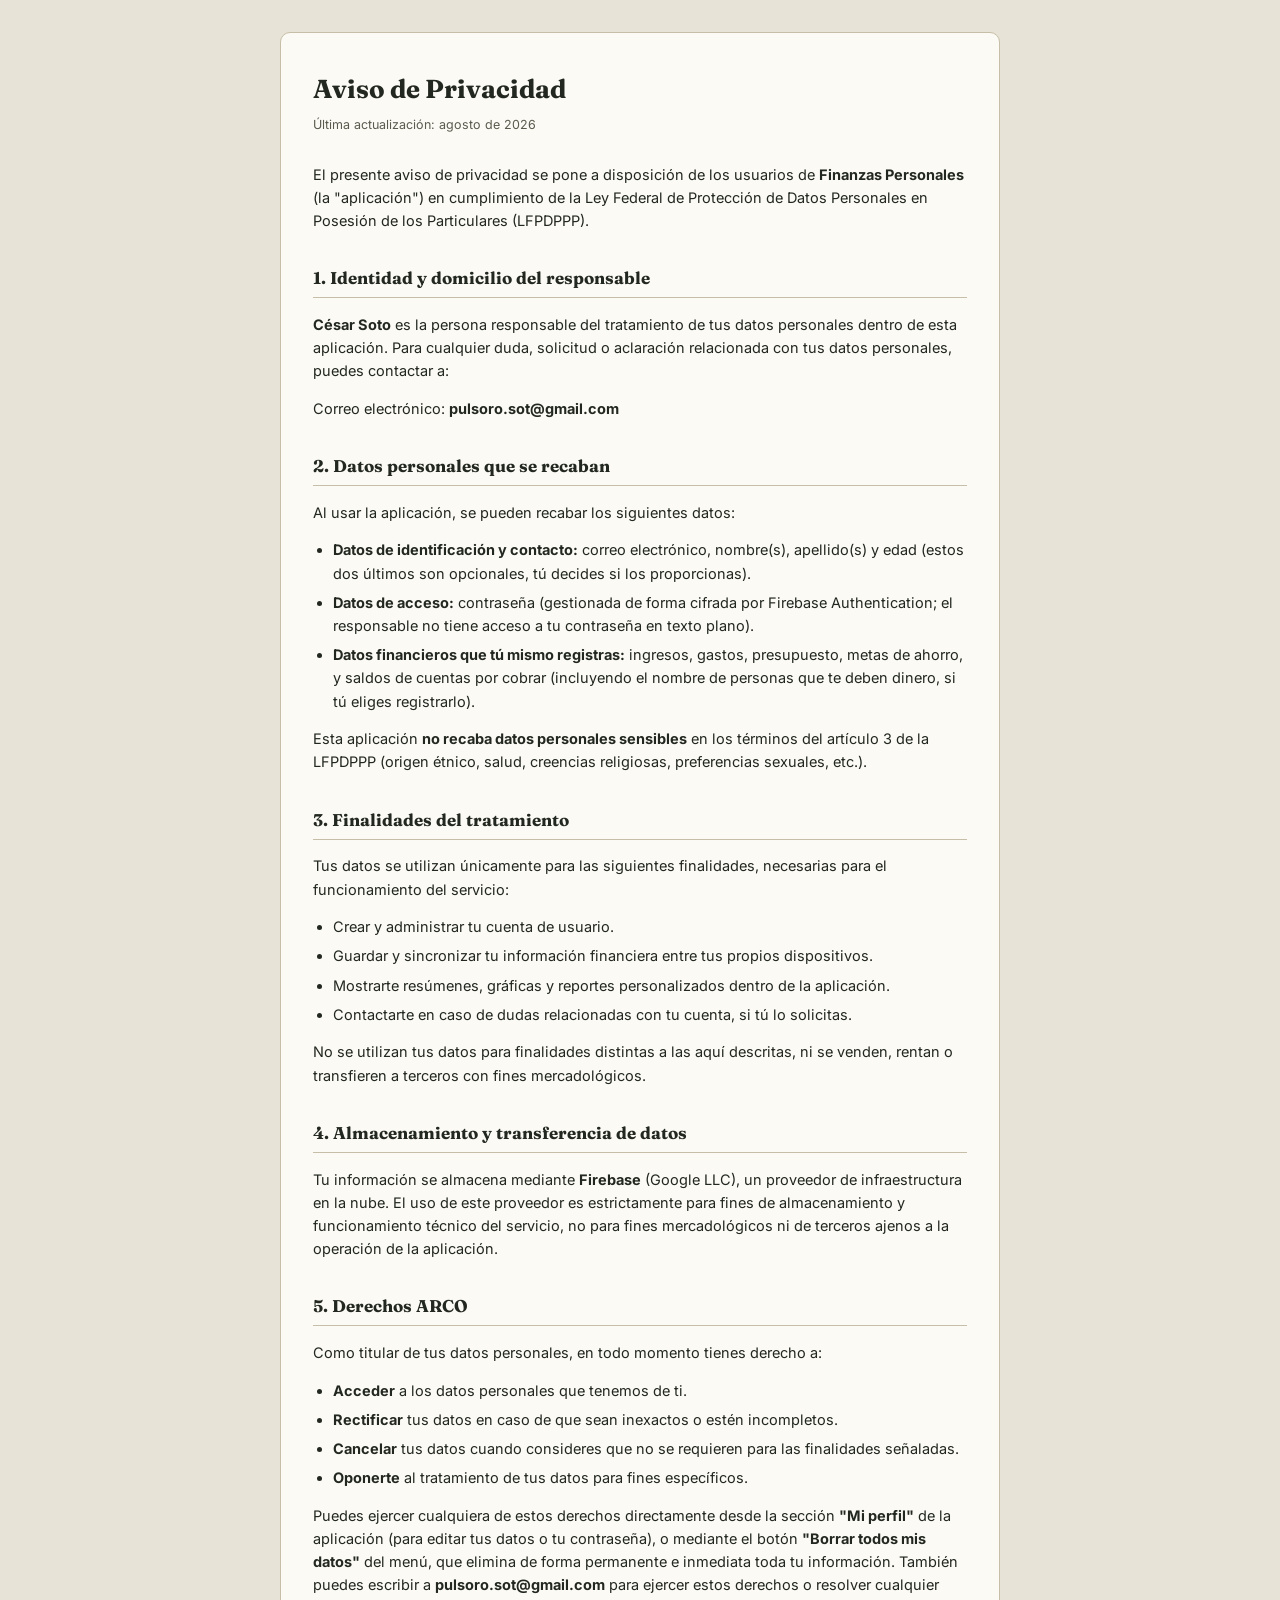
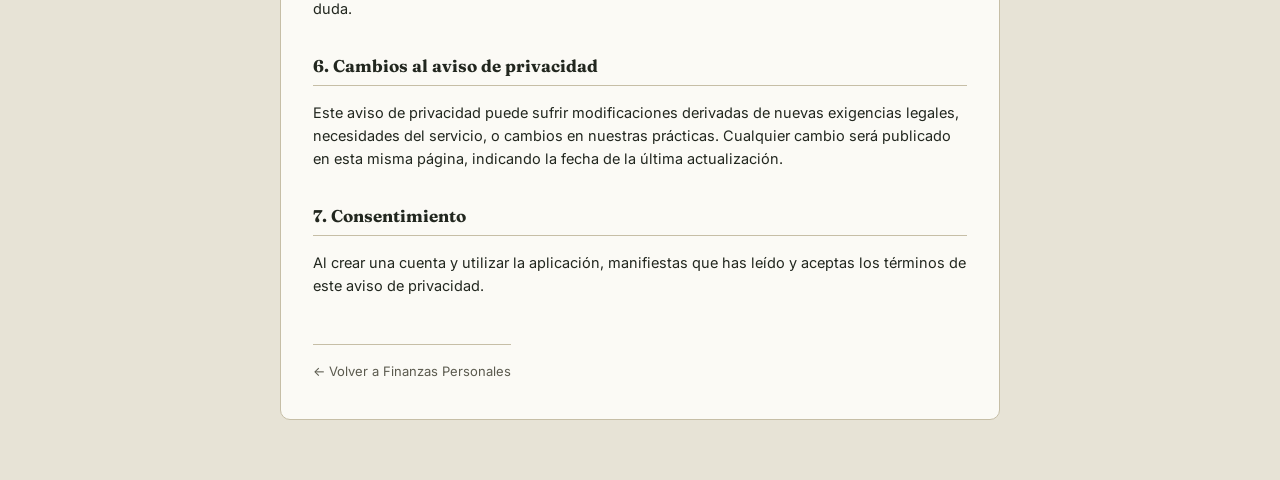
==== aviso-privacidad.html @ 2bc0ab57 "Add files via upload" ====
<!DOCTYPE html>
<html lang="es">
<head>
<meta charset="UTF-8">
<meta name="viewport" content="width=device-width, initial-scale=1.0">
<title>Aviso de Privacidad — Finanzas Personales</title>
<link rel="preconnect" href="https://fonts.googleapis.com">
<link rel="preconnect" href="https://fonts.gstatic.com" crossorigin>
<link rel="stylesheet" href="https://fonts.googleapis.com/css2?family=Fraunces:opsz,wght@9..144,500;9..144,600;9..144,700&family=Inter:wght@400;500;600;700&display=swap">
<style>
  :root{
    --paper:#E7E3D6; --surface:#FBFAF5; --ink:#22271F; --ink-soft:#5B5A4E;
    --line:#C6BEA6; --gold:#B8863B; --radius:10px;
  }
  *{box-sizing:border-box;}
  body{background:var(--paper);color:var(--ink);font-family:'Inter',sans-serif;margin:0;padding:32px 16px 60px;line-height:1.6;}
  .wrap{max-width:720px;margin:0 auto;background:var(--surface);border:1px solid var(--line);border-radius:var(--radius);padding:36px 32px;}
  h1{font-family:'Fraunces',serif;font-size:26px;margin:0 0 4px;}
  .updated{font-size:12.5px;color:var(--ink-soft);margin:0 0 28px;}
  h2{font-family:'Fraunces',serif;font-size:17px;margin:32px 0 10px;padding-bottom:6px;border-bottom:1px solid var(--line);}
  p, li{font-size:14.5px;color:var(--ink);}
  ul{padding-left:20px;margin:8px 0;}
  li{margin-bottom:6px;}
  strong{font-weight:700;}
  a{color:var(--gold);}
  .back-link{display:inline-block;margin-top:32px;font-size:13px;color:var(--ink-soft);text-decoration:none;border-top:1px solid var(--line);padding-top:16px;}
</style>
</head>
<body>
  <div class="wrap">
    <h1>Aviso de Privacidad</h1>
    <p class="updated">Última actualización: agosto de 2026</p>

    <p>El presente aviso de privacidad se pone a disposición de los usuarios de <strong>Finanzas Personales</strong> (la "aplicación") en cumplimiento de la Ley Federal de Protección de Datos Personales en Posesión de los Particulares (LFPDPPP).</p>

    <h2>1. Identidad y domicilio del responsable</h2>
    <p><strong>César Soto</strong> es la persona responsable del tratamiento de tus datos personales dentro de esta aplicación. Para cualquier duda, solicitud o aclaración relacionada con tus datos personales, puedes contactar a:</p>
    <p>Correo electrónico: <strong>pulsoro.sot@gmail.com</strong></p>

    <h2>2. Datos personales que se recaban</h2>
    <p>Al usar la aplicación, se pueden recabar los siguientes datos:</p>
    <ul>
      <li><strong>Datos de identificación y contacto:</strong> correo electrónico, nombre(s), apellido(s) y edad (estos dos últimos son opcionales, tú decides si los proporcionas).</li>
      <li><strong>Datos de acceso:</strong> contraseña (gestionada de forma cifrada por Firebase Authentication; el responsable no tiene acceso a tu contraseña en texto plano).</li>
      <li><strong>Datos financieros que tú mismo registras:</strong> ingresos, gastos, presupuesto, metas de ahorro, y saldos de cuentas por cobrar (incluyendo el nombre de personas que te deben dinero, si tú eliges registrarlo).</li>
    </ul>
    <p>Esta aplicación <strong>no recaba datos personales sensibles</strong> en los términos del artículo 3 de la LFPDPPP (origen étnico, salud, creencias religiosas, preferencias sexuales, etc.).</p>

    <h2>3. Finalidades del tratamiento</h2>
    <p>Tus datos se utilizan únicamente para las siguientes finalidades, necesarias para el funcionamiento del servicio:</p>
    <ul>
      <li>Crear y administrar tu cuenta de usuario.</li>
      <li>Guardar y sincronizar tu información financiera entre tus propios dispositivos.</li>
      <li>Mostrarte resúmenes, gráficas y reportes personalizados dentro de la aplicación.</li>
      <li>Contactarte en caso de dudas relacionadas con tu cuenta, si tú lo solicitas.</li>
    </ul>
    <p>No se utilizan tus datos para finalidades distintas a las aquí descritas, ni se venden, rentan o transfieren a terceros con fines mercadológicos.</p>

    <h2>4. Almacenamiento y transferencia de datos</h2>
    <p>Tu información se almacena mediante <strong>Firebase</strong> (Google LLC), un proveedor de infraestructura en la nube. El uso de este proveedor es estrictamente para fines de almacenamiento y funcionamiento técnico del servicio, no para fines mercadológicos ni de terceros ajenos a la operación de la aplicación.</p>

    <h2>5. Derechos ARCO</h2>
    <p>Como titular de tus datos personales, en todo momento tienes derecho a:</p>
    <ul>
      <li><strong>Acceder</strong> a los datos personales que tenemos de ti.</li>
      <li><strong>Rectificar</strong> tus datos en caso de que sean inexactos o estén incompletos.</li>
      <li><strong>Cancelar</strong> tus datos cuando consideres que no se requieren para las finalidades señaladas.</li>
      <li><strong>Oponerte</strong> al tratamiento de tus datos para fines específicos.</li>
    </ul>
    <p>Puedes ejercer cualquiera de estos derechos directamente desde la sección <strong>"Mi perfil"</strong> de la aplicación (para editar tus datos o tu contraseña), o mediante el botón <strong>"Borrar todos mis datos"</strong> del menú, que elimina de forma permanente e inmediata toda tu información. También puedes escribir a <strong>pulsoro.sot@gmail.com</strong> para ejercer estos derechos o resolver cualquier duda.</p>

    <h2>6. Cambios al aviso de privacidad</h2>
    <p>Este aviso de privacidad puede sufrir modificaciones derivadas de nuevas exigencias legales, necesidades del servicio, o cambios en nuestras prácticas. Cualquier cambio será publicado en esta misma página, indicando la fecha de la última actualización.</p>

    <h2>7. Consentimiento</h2>
    <p>Al crear una cuenta y utilizar la aplicación, manifiestas que has leído y aceptas los términos de este aviso de privacidad.</p>

    <a href="index.html" class="back-link">← Volver a Finanzas Personales</a>
  </div>
</body>
</html>
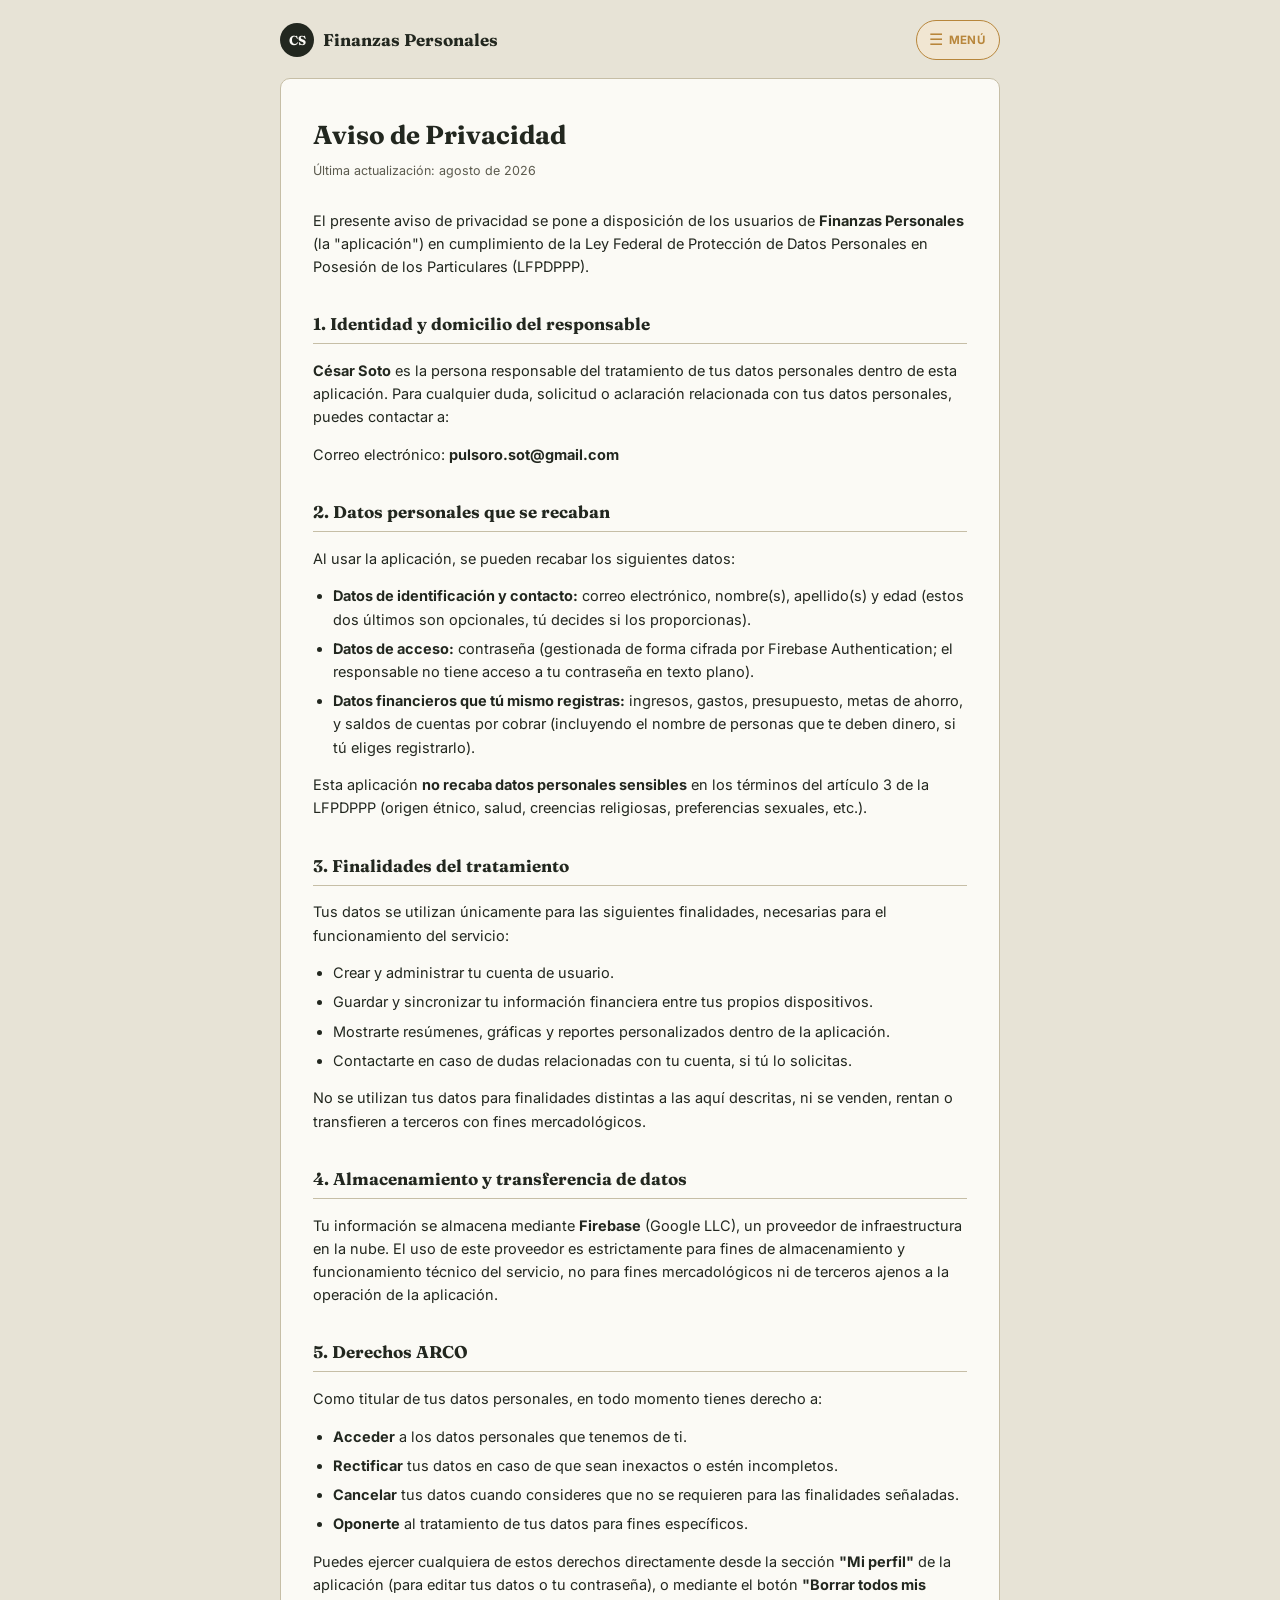
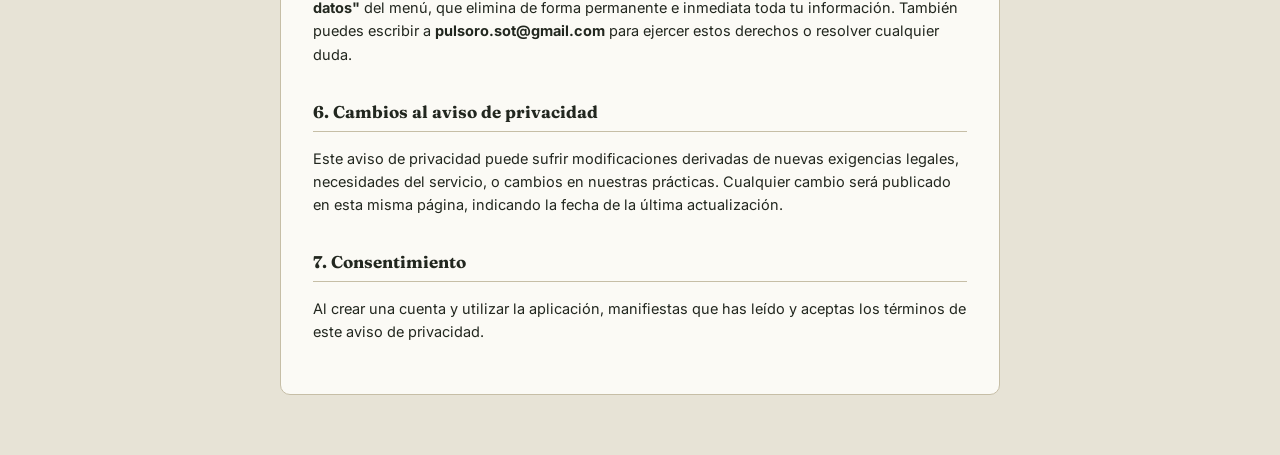
==== commit 44b34bf9: "Add files via upload" ====
--- a/aviso-privacidad.html
+++ b/aviso-privacidad.html
@@ -10,10 +10,17 @@
 <style>
   :root{
     --paper:#E7E3D6; --surface:#FBFAF5; --ink:#22271F; --ink-soft:#5B5A4E;
-    --line:#C6BEA6; --gold:#B8863B; --radius:10px;
+    --line:#C6BEA6; --gold:#B8863B; --gold-soft:#F1E6D2; --radius:10px;
   }
   *{box-sizing:border-box;}
-  body{background:var(--paper);color:var(--ink);font-family:'Inter',sans-serif;margin:0;padding:32px 16px 60px;line-height:1.6;}
+  body{background:var(--paper);color:var(--ink);font-family:'Inter',sans-serif;margin:0;padding:20px 16px 60px;line-height:1.6;}
+  .pv-header{max-width:720px;margin:0 auto 18px;display:flex;justify-content:space-between;align-items:center;gap:12px;flex-wrap:wrap;}
+  .pv-brand{display:flex;align-items:center;gap:9px;text-decoration:none;color:var(--ink);}
+  .pv-brand-badge{width:34px;height:34px;border-radius:50%;background:var(--ink);color:var(--surface);font-family:'Fraunces',serif;font-weight:700;font-size:13px;display:flex;align-items:center;justify-content:center;flex-shrink:0;}
+  .pv-brand-name{font-family:'Fraunces',serif;font-weight:700;font-size:17px;}
+  .pv-menu-btn{display:inline-flex;align-items:center;gap:6px;height:40px;padding:0 14px 0 12px;border-radius:20px;background:var(--gold-soft);border:1.5px solid var(--gold);color:var(--gold);font-size:16px;text-decoration:none;white-space:nowrap;flex-shrink:0;}
+  .pv-menu-btn:hover{background:var(--gold);color:#fff;}
+  .pv-menu-btn-label{font-family:'Inter',sans-serif;font-size:11.5px;font-weight:700;text-transform:uppercase;letter-spacing:.03em;}
   .wrap{max-width:720px;margin:0 auto;background:var(--surface);border:1px solid var(--line);border-radius:var(--radius);padding:36px 32px;}
   h1{font-family:'Fraunces',serif;font-size:26px;margin:0 0 4px;}
   .updated{font-size:12.5px;color:var(--ink-soft);margin:0 0 28px;}
@@ -23,10 +30,17 @@
   li{margin-bottom:6px;}
   strong{font-weight:700;}
   a{color:var(--gold);}
-  .back-link{display:inline-block;margin-top:32px;font-size:13px;color:var(--ink-soft);text-decoration:none;border-top:1px solid var(--line);padding-top:16px;}
 </style>
 </head>
 <body>
+  <div class="pv-header">
+    <a href="index.html" class="pv-brand">
+      <span class="pv-brand-badge">CS</span>
+      <span class="pv-brand-name">Finanzas Personales</span>
+    </a>
+    <a href="index.html" class="pv-menu-btn">☰ <span class="pv-menu-btn-label">Menú</span></a>
+  </div>
+
   <div class="wrap">
     <h1>Aviso de Privacidad</h1>
     <p class="updated">Última actualización: agosto de 2026</p>
@@ -74,8 +88,6 @@
 
     <h2>7. Consentimiento</h2>
     <p>Al crear una cuenta y utilizar la aplicación, manifiestas que has leído y aceptas los términos de este aviso de privacidad.</p>
-
-    <a href="index.html" class="back-link">← Volver a Finanzas Personales</a>
   </div>
 </body>
 </html>
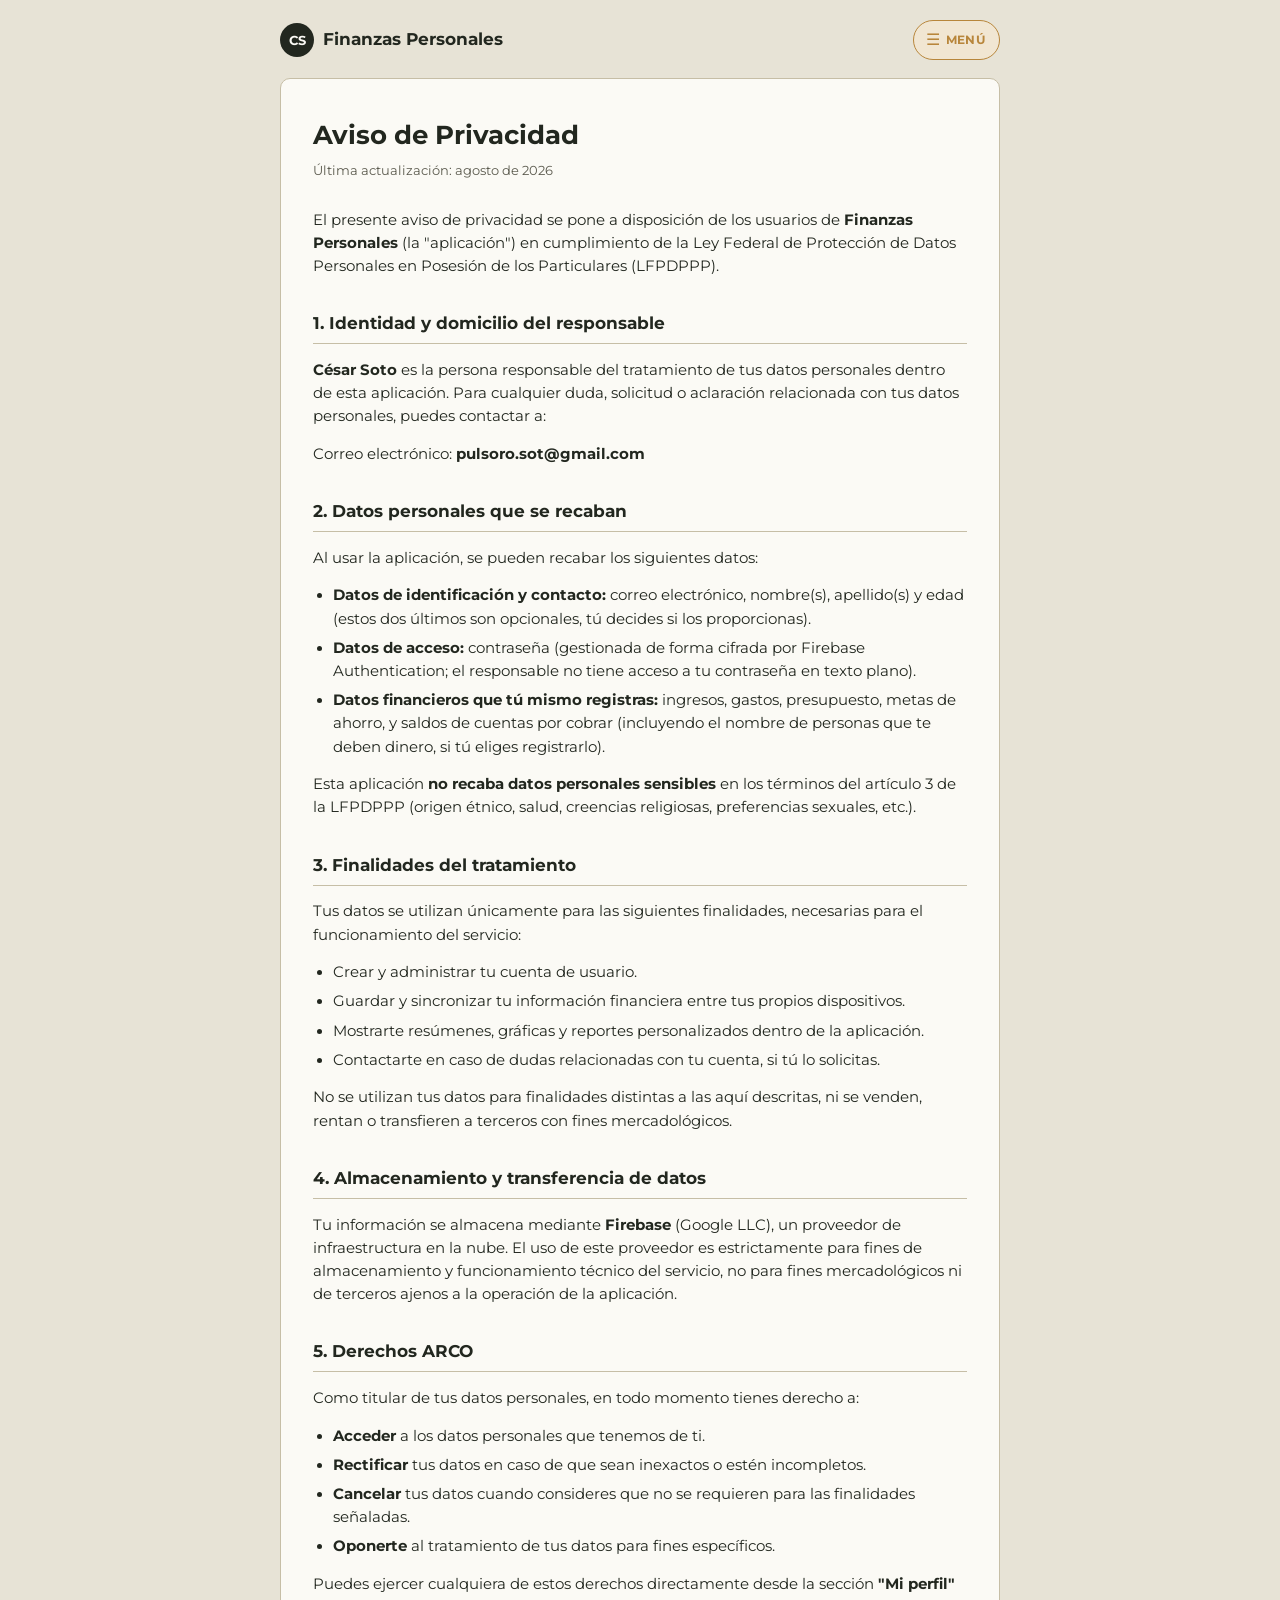
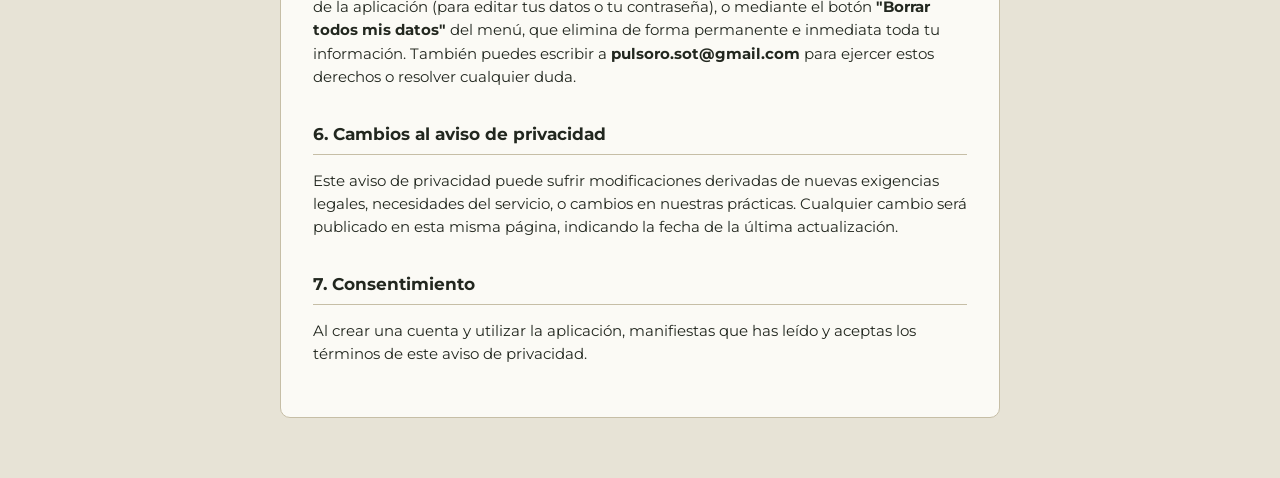
==== commit 43aa593f: "Add files via upload" ====
--- a/aviso-privacidad.html
+++ b/aviso-privacidad.html
@@ -6,25 +6,25 @@
 <title>Aviso de Privacidad — Finanzas Personales</title>
 <link rel="preconnect" href="https://fonts.googleapis.com">
 <link rel="preconnect" href="https://fonts.gstatic.com" crossorigin>
-<link rel="stylesheet" href="https://fonts.googleapis.com/css2?family=Fraunces:opsz,wght@9..144,500;9..144,600;9..144,700&family=Inter:wght@400;500;600;700&display=swap">
+<link rel="stylesheet" href="https://fonts.googleapis.com/css2?family=Montserrat:wght@400;500;600;700;800&display=swap">
 <style>
   :root{
     --paper:#E7E3D6; --surface:#FBFAF5; --ink:#22271F; --ink-soft:#5B5A4E;
     --line:#C6BEA6; --gold:#B8863B; --gold-soft:#F1E6D2; --radius:10px;
   }
   *{box-sizing:border-box;}
-  body{background:var(--paper);color:var(--ink);font-family:'Inter',sans-serif;margin:0;padding:20px 16px 60px;line-height:1.6;}
+  body{background:var(--paper);color:var(--ink);font-family:'Montserrat',sans-serif;margin:0;padding:20px 16px 60px;line-height:1.6;}
   .pv-header{max-width:720px;margin:0 auto 18px;display:flex;justify-content:space-between;align-items:center;gap:12px;flex-wrap:wrap;}
   .pv-brand{display:flex;align-items:center;gap:9px;text-decoration:none;color:var(--ink);}
-  .pv-brand-badge{width:34px;height:34px;border-radius:50%;background:var(--ink);color:var(--surface);font-family:'Fraunces',serif;font-weight:700;font-size:13px;display:flex;align-items:center;justify-content:center;flex-shrink:0;}
-  .pv-brand-name{font-family:'Fraunces',serif;font-weight:700;font-size:17px;}
+  .pv-brand-badge{width:34px;height:34px;border-radius:50%;background:var(--ink);color:var(--surface);font-family:'Montserrat',sans-serif;font-weight:700;font-size:13px;display:flex;align-items:center;justify-content:center;flex-shrink:0;}
+  .pv-brand-name{font-family:'Montserrat',sans-serif;font-weight:700;font-size:17px;}
   .pv-menu-btn{display:inline-flex;align-items:center;gap:6px;height:40px;padding:0 14px 0 12px;border-radius:20px;background:var(--gold-soft);border:1.5px solid var(--gold);color:var(--gold);font-size:16px;text-decoration:none;white-space:nowrap;flex-shrink:0;}
   .pv-menu-btn:hover{background:var(--gold);color:#fff;}
-  .pv-menu-btn-label{font-family:'Inter',sans-serif;font-size:11.5px;font-weight:700;text-transform:uppercase;letter-spacing:.03em;}
+  .pv-menu-btn-label{font-family:'Montserrat',sans-serif;font-size:11.5px;font-weight:700;text-transform:uppercase;letter-spacing:.03em;}
   .wrap{max-width:720px;margin:0 auto;background:var(--surface);border:1px solid var(--line);border-radius:var(--radius);padding:36px 32px;}
-  h1{font-family:'Fraunces',serif;font-size:26px;margin:0 0 4px;}
+  h1{font-family:'Montserrat',sans-serif;font-size:26px;margin:0 0 4px;}
   .updated{font-size:12.5px;color:var(--ink-soft);margin:0 0 28px;}
-  h2{font-family:'Fraunces',serif;font-size:17px;margin:32px 0 10px;padding-bottom:6px;border-bottom:1px solid var(--line);}
+  h2{font-family:'Montserrat',sans-serif;font-size:17px;margin:32px 0 10px;padding-bottom:6px;border-bottom:1px solid var(--line);}
   p, li{font-size:14.5px;color:var(--ink);}
   ul{padding-left:20px;margin:8px 0;}
   li{margin-bottom:6px;}
